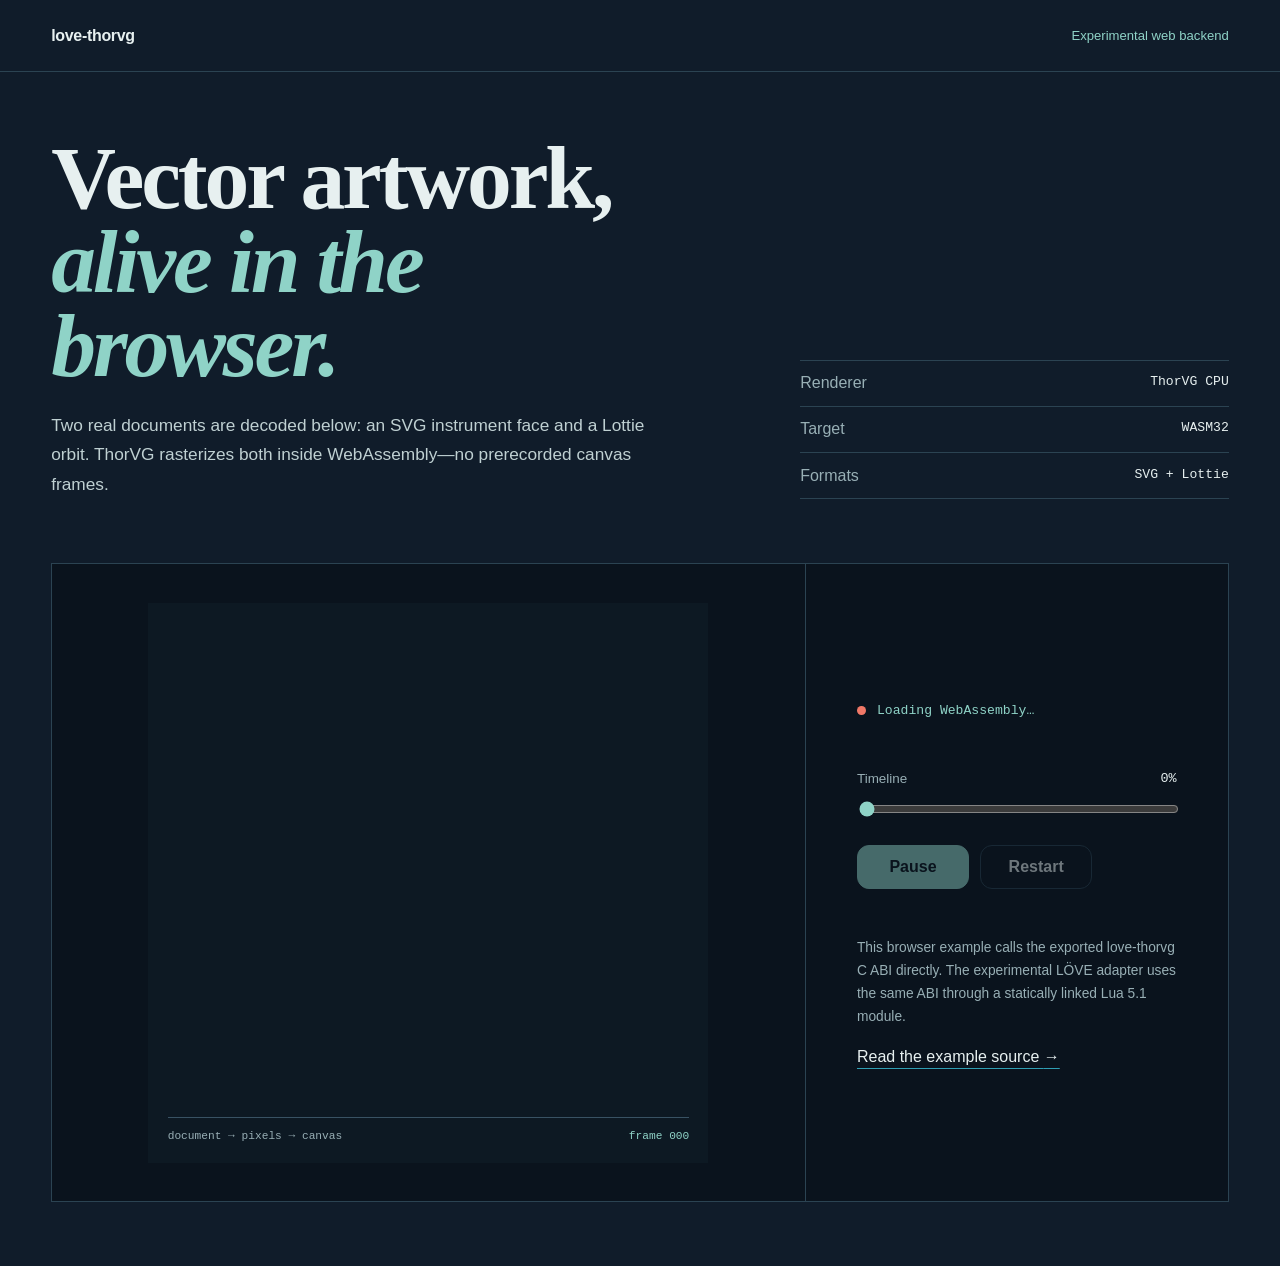
==== examples/web/index.html @ dc7c69a5 "Add interactive WebAssembly example and video" ====
<!doctype html>
<html lang="en">
<head>
  <meta charset="utf-8">
  <meta name="viewport" content="width=device-width, initial-scale=1">
  <meta name="theme-color" content="#101c2a">
  <title>love-thorvg · WebAssembly example</title>
  <link rel="stylesheet" href="example.css">
</head>
<body>
  <header class="site-header">
    <a class="brand" href="https://github.com/Kyonru/love-thorvg">love-thorvg</a>
    <span class="experiment">Experimental web backend</span>
  </header>

  <main>
    <section class="intro" aria-labelledby="page-title">
      <div class="intro-copy">
        <h1 id="page-title">Vector artwork,<br><em>alive in the browser.</em></h1>
        <p>Two real documents are decoded below: an SVG instrument face and a Lottie orbit. ThorVG rasterizes both inside WebAssembly—no prerecorded canvas frames.</p>
      </div>
      <dl class="runtime" aria-label="Runtime details">
        <div><dt>Renderer</dt><dd>ThorVG CPU</dd></div>
        <div><dt>Target</dt><dd>WASM32</dd></div>
        <div><dt>Formats</dt><dd>SVG + Lottie</dd></div>
      </dl>
    </section>

    <section class="workbench" aria-label="Live WebAssembly rendering example">
      <div class="stage-wrap">
        <div class="stage" id="stage" aria-label="SVG dial and animated Lottie particles rendered by ThorVG">
          <canvas id="svg-layer" width="560" height="560"></canvas>
          <canvas id="lottie-layer" width="560" height="560"></canvas>
          <div class="stage-readout" aria-hidden="true">
            <span>document → pixels → canvas</span>
            <strong id="frame-readout">frame 000</strong>
          </div>
        </div>
      </div>

      <div class="console">
        <div class="live-line">
          <span class="pulse" aria-hidden="true"></span>
          <span id="status" role="status" aria-live="polite">Loading WebAssembly…</span>
        </div>

        <div class="timeline">
          <label for="progress">Timeline <output id="progress-output" for="progress">0%</output></label>
          <input id="progress" type="range" min="0" max="1000" value="0" aria-label="Animation progress">
        </div>

        <div class="controls">
          <button id="play" type="button" disabled>Pause</button>
          <button id="restart" type="button" disabled>Restart</button>
        </div>

        <p class="technical-note">This browser example calls the exported love-thorvg C ABI directly. The experimental LÖVE adapter uses the same ABI through a statically linked Lua 5.1 module.</p>
        <a class="source-link" href="https://github.com/Kyonru/love-thorvg/tree/main/examples/web">Read the example source <span aria-hidden="true">→</span></a>
      </div>
    </section>
  </main>

  <script type="module" src="example.js"></script>
</body>
</html>
---- examples/web/example.css ----
:root {
  color-scheme: dark;
  --ink: #101c2a;
  --ink-deep: #0a131d;
  --paper: #e7f0f0;
  --muted: #98afb5;
  --mint: #8fd3c7;
  --coral: #f07867;
  --cyan: #2f9eb3;
  --rule: #2b4352;
  font-family: "Avenir Next", Avenir, "Segoe UI", sans-serif;
  background: var(--ink-deep);
  color: var(--paper);
}

* { box-sizing: border-box; }
html { min-width: 20rem; background: var(--ink-deep); }
body { margin: 0; min-height: 100vh; background: var(--ink); }
::selection { color: var(--ink-deep); background: var(--mint); }

.site-header {
  display: flex;
  align-items: center;
  justify-content: space-between;
  min-height: 4.5rem;
  padding: 0 clamp(1.25rem, 4vw, 4.5rem);
  border-bottom: 1px solid var(--rule);
}

.brand {
  color: var(--paper);
  font-weight: 750;
  letter-spacing: -0.02em;
  text-decoration: none;
}

.experiment { color: var(--mint); font-size: 0.82rem; }

main { width: min(92rem, 100%); margin: 0 auto; padding: clamp(2rem, 5vw, 5rem) clamp(1.25rem, 4vw, 4.5rem) 4rem; }

.intro {
  display: grid;
  grid-template-columns: minmax(0, 1fr) minmax(22rem, 0.65fr);
  align-items: end;
  gap: clamp(2rem, 7vw, 8rem);
  margin-bottom: clamp(2.5rem, 5vw, 5rem);
}

.intro-copy { max-width: 54rem; }
h1 {
  max-width: 13ch;
  margin: 0 0 1.4rem;
  font: 600 clamp(3rem, 7vw, 6rem)/0.94 Georgia, "Times New Roman", serif;
  letter-spacing: -0.035em;
}
h1 em { color: var(--mint); font-weight: inherit; }
.intro-copy p { max-width: 62ch; margin: 0; color: #bfd0d2; font-size: 1.08rem; line-height: 1.7; }

.runtime { margin: 0; border-top: 1px solid var(--rule); }
.runtime div { display: grid; grid-template-columns: 1fr auto; gap: 2rem; padding: 0.85rem 0; border-bottom: 1px solid var(--rule); }
.runtime dt { color: var(--muted); }
.runtime dd { margin: 0; font-family: "SFMono-Regular", Consolas, monospace; font-size: 0.82rem; color: var(--paper); }

.workbench {
  display: grid;
  grid-template-columns: minmax(20rem, 1fr) minmax(20rem, 0.56fr);
  min-height: 38rem;
  border: 1px solid var(--rule);
  background: var(--ink-deep);
}

.stage-wrap { display: grid; place-items: center; min-width: 0; padding: clamp(1rem, 3vw, 3rem); border-right: 1px solid var(--rule); }
.stage { position: relative; width: min(100%, 35rem); aspect-ratio: 1; overflow: hidden; background: #0d1923; }
.stage canvas { position: absolute; inset: 0; display: block; width: 100%; height: 100%; }
.stage-readout {
  position: absolute;
  inset: auto 1.2rem 1.1rem;
  display: flex;
  justify-content: space-between;
  gap: 1rem;
  padding-top: 0.7rem;
  border-top: 1px solid #385263;
  color: var(--muted);
  font: 0.7rem/1.4 "SFMono-Regular", Consolas, monospace;
}
.stage-readout strong { color: var(--mint); font-weight: 500; font-variant-numeric: tabular-nums; }

.console { display: flex; flex-direction: column; justify-content: center; padding: clamp(1.5rem, 4vw, 4rem); }
.live-line { display: flex; align-items: center; gap: 0.7rem; min-height: 1.5rem; color: var(--mint); font: 0.82rem/1.4 "SFMono-Regular", Consolas, monospace; }
.pulse { width: 0.55rem; height: 0.55rem; border-radius: 50%; background: var(--coral); }

.timeline { margin: 3rem 0 1.5rem; }
.timeline label { display: flex; justify-content: space-between; margin-bottom: 0.85rem; color: var(--muted); font-size: 0.84rem; }
.timeline output { color: var(--paper); font-family: "SFMono-Regular", Consolas, monospace; font-variant-numeric: tabular-nums; }
input[type="range"] { width: 100%; accent-color: var(--mint); cursor: pointer; }

.controls { display: flex; gap: 0.7rem; }
button {
  min-width: 7rem;
  padding: 0.75rem 1rem;
  border: 1px solid var(--mint);
  border-radius: 0.75rem;
  color: var(--ink-deep);
  background: var(--mint);
  font: inherit;
  font-weight: 700;
  cursor: pointer;
}
button + button { color: var(--paper); background: transparent; border-color: var(--rule); }
button:hover:not(:disabled) { border-color: var(--coral); }
button:disabled { cursor: wait; opacity: 0.45; }
button:focus-visible, input:focus-visible, a:focus-visible { outline: 3px solid var(--coral); outline-offset: 4px; }

.technical-note { margin: 3rem 0 1.25rem; color: var(--muted); font-size: 0.86rem; line-height: 1.65; }
.source-link { width: fit-content; color: var(--paper); text-decoration-color: var(--cyan); text-decoration-thickness: 1px; text-underline-offset: 0.35em; }
.source-link:hover { color: var(--mint); }

@media (max-width: 800px) {
  .site-header { min-height: 4rem; }
  .experiment { max-width: 12rem; text-align: right; }
  .intro, .workbench { grid-template-columns: 1fr; }
  .intro { align-items: start; }
  .runtime { max-width: 36rem; }
  .stage-wrap { border-right: 0; border-bottom: 1px solid var(--rule); }
  .workbench { min-height: 0; }
  .console { padding-block: 2.5rem; }
}

@media (prefers-reduced-motion: reduce) {
  *, *::before, *::after { scroll-behavior: auto !important; }
}
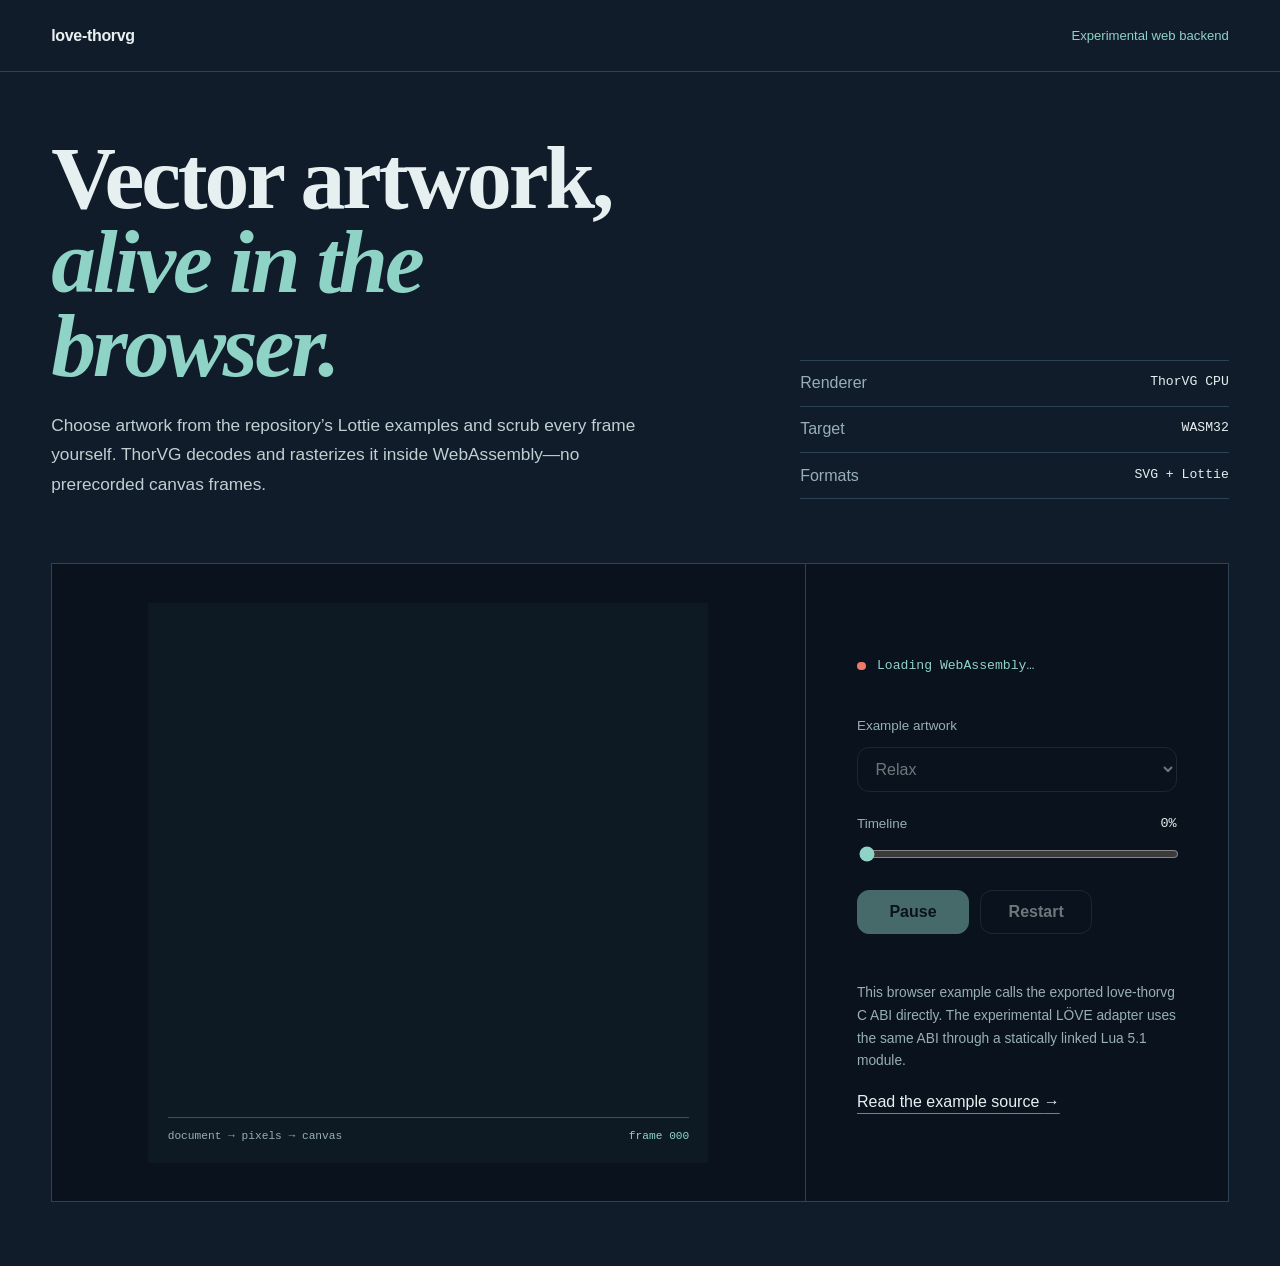
==== commit 76d8a409: "Use repository Lottie assets in web example" ====
--- a/examples/web/index.html
+++ b/examples/web/index.html
@@ -17,7 +17,7 @@
     <section class="intro" aria-labelledby="page-title">
       <div class="intro-copy">
         <h1 id="page-title">Vector artwork,<br><em>alive in the browser.</em></h1>
-        <p>Two real documents are decoded below: an SVG instrument face and a Lottie orbit. ThorVG rasterizes both inside WebAssembly—no prerecorded canvas frames.</p>
+        <p>Choose artwork from the repository’s Lottie examples and scrub every frame yourself. ThorVG decodes and rasterizes it inside WebAssembly—no prerecorded canvas frames.</p>
       </div>
       <dl class="runtime" aria-label="Runtime details">
         <div><dt>Renderer</dt><dd>ThorVG CPU</dd></div>
@@ -28,7 +28,7 @@
 
     <section class="workbench" aria-label="Live WebAssembly rendering example">
       <div class="stage-wrap">
-        <div class="stage" id="stage" aria-label="SVG dial and animated Lottie particles rendered by ThorVG">
+        <div class="stage" id="stage" aria-label="Lottie example rendered by ThorVG WebAssembly">
           <canvas id="svg-layer" width="560" height="560"></canvas>
           <canvas id="lottie-layer" width="560" height="560"></canvas>
           <div class="stage-readout" aria-hidden="true">
@@ -42,6 +42,14 @@
         <div class="live-line">
           <span class="pulse" aria-hidden="true"></span>
           <span id="status" role="status" aria-live="polite">Loading WebAssembly…</span>
+        </div>
+
+        <div class="asset-picker">
+          <label for="asset">Example artwork</label>
+          <select id="asset" disabled>
+            <option value="relax">Relax</option>
+            <option value="turkey">Thanksgiving Turkey</option>
+          </select>
         </div>
 
         <div class="timeline">
--- a/examples/web/example.css
+++ b/examples/web/example.css
@@ -89,8 +89,21 @@
 .live-line { display: flex; align-items: center; gap: 0.7rem; min-height: 1.5rem; color: var(--mint); font: 0.82rem/1.4 "SFMono-Regular", Consolas, monospace; }
 .pulse { width: 0.55rem; height: 0.55rem; border-radius: 50%; background: var(--coral); }
 
-.timeline { margin: 3rem 0 1.5rem; }
+.asset-picker { margin-top: 2.5rem; }
+.asset-picker label,
 .timeline label { display: flex; justify-content: space-between; margin-bottom: 0.85rem; color: var(--muted); font-size: 0.84rem; }
+.asset-picker select {
+  width: 100%;
+  padding: 0.75rem 2.5rem 0.75rem 0.85rem;
+  border: 1px solid var(--rule);
+  border-radius: 0.75rem;
+  color: var(--paper);
+  background: var(--ink-deep);
+  font: inherit;
+  cursor: pointer;
+}
+.asset-picker select:disabled { cursor: wait; opacity: 0.45; }
+.timeline { margin: 1.5rem 0; }
 .timeline output { color: var(--paper); font-family: "SFMono-Regular", Consolas, monospace; font-variant-numeric: tabular-nums; }
 input[type="range"] { width: 100%; accent-color: var(--mint); cursor: pointer; }
 
@@ -109,7 +122,7 @@
 button + button { color: var(--paper); background: transparent; border-color: var(--rule); }
 button:hover:not(:disabled) { border-color: var(--coral); }
 button:disabled { cursor: wait; opacity: 0.45; }
-button:focus-visible, input:focus-visible, a:focus-visible { outline: 3px solid var(--coral); outline-offset: 4px; }
+button:focus-visible, input:focus-visible, select:focus-visible, a:focus-visible { outline: 3px solid var(--coral); outline-offset: 4px; }
 
 .technical-note { margin: 3rem 0 1.25rem; color: var(--muted); font-size: 0.86rem; line-height: 1.65; }
 .source-link { width: fit-content; color: var(--paper); text-decoration-color: var(--cyan); text-decoration-thickness: 1px; text-underline-offset: 0.35em; }
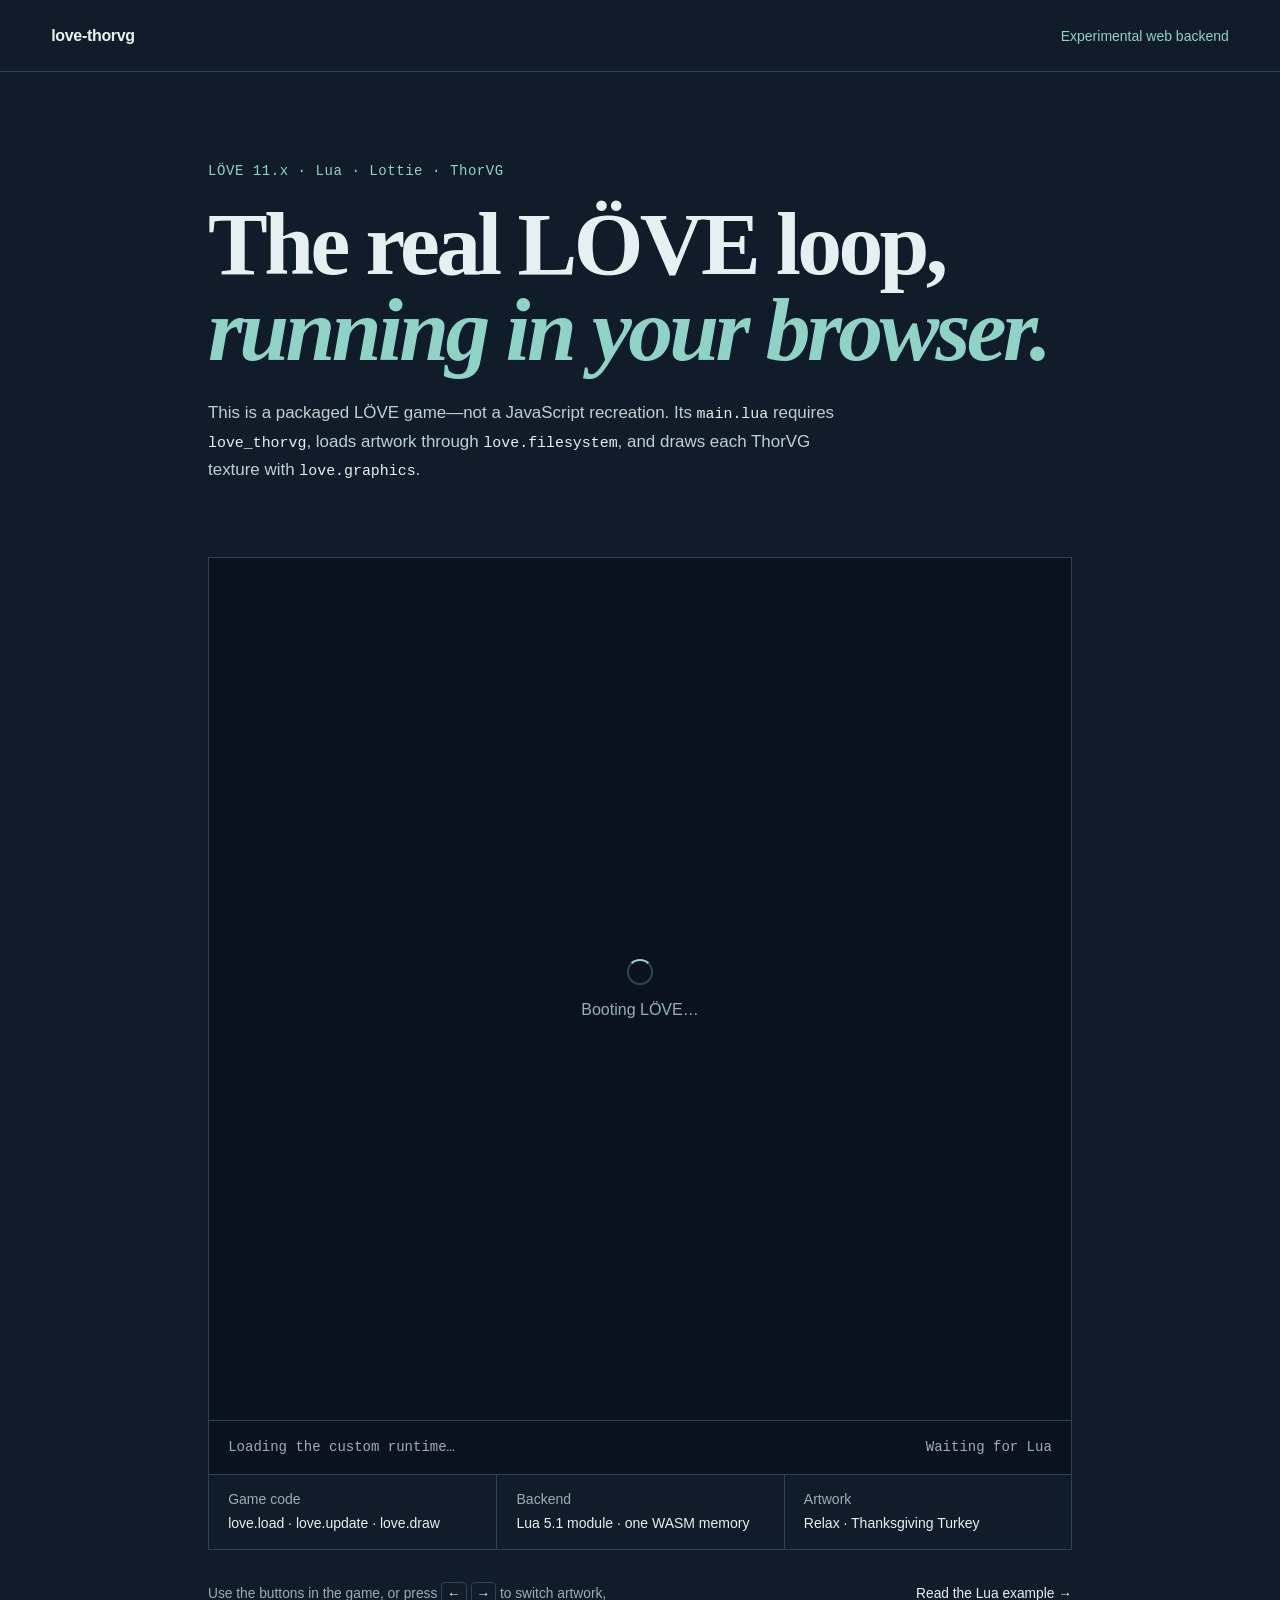
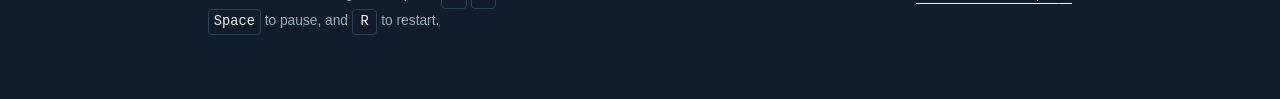
==== commit 639b2b11: "Run the web example through LÖVE" ====
--- a/examples/web/index.html
+++ b/examples/web/index.html
@@ -3,8 +3,8 @@
 <head>
   <meta charset="utf-8">
   <meta name="viewport" content="width=device-width, initial-scale=1">
-  <meta name="theme-color" content="#101c2a">
-  <title>love-thorvg · WebAssembly example</title>
+  <meta name="theme-color" content="#0a131d">
+  <title>love-thorvg · LÖVE web example</title>
   <link rel="stylesheet" href="example.css">
 </head>
 <body>
@@ -15,59 +15,48 @@
 
   <main>
     <section class="intro" aria-labelledby="page-title">
-      <div class="intro-copy">
-        <h1 id="page-title">Vector artwork,<br><em>alive in the browser.</em></h1>
-        <p>Choose artwork from the repository’s Lottie examples and scrub every frame yourself. ThorVG decodes and rasterizes it inside WebAssembly—no prerecorded canvas frames.</p>
-      </div>
-      <dl class="runtime" aria-label="Runtime details">
-        <div><dt>Renderer</dt><dd>ThorVG CPU</dd></div>
-        <div><dt>Target</dt><dd>WASM32</dd></div>
-        <div><dt>Formats</dt><dd>SVG + Lottie</dd></div>
-      </dl>
+      <p class="eyebrow">LÖVE 11.x · Lua · Lottie · ThorVG</p>
+      <h1 id="page-title">The real LÖVE loop,<br><em>running in your browser.</em></h1>
+      <p class="lede">This is a packaged LÖVE game—not a JavaScript recreation. Its <code>main.lua</code> requires <code>love_thorvg</code>, loads artwork through <code>love.filesystem</code>, and draws each ThorVG texture with <code>love.graphics</code>.</p>
     </section>
 
-    <section class="workbench" aria-label="Live WebAssembly rendering example">
-      <div class="stage-wrap">
-        <div class="stage" id="stage" aria-label="Lottie example rendered by ThorVG WebAssembly">
-          <canvas id="svg-layer" width="560" height="560"></canvas>
-          <canvas id="lottie-layer" width="560" height="560"></canvas>
-          <div class="stage-readout" aria-hidden="true">
-            <span>document → pixels → canvas</span>
-            <strong id="frame-readout">frame 000</strong>
-          </div>
+    <section class="runner" aria-label="Interactive LÖVE web example">
+      <div class="canvas-frame">
+        <canvas id="canvas" width="720" height="720" tabindex="0" aria-label="LÖVE game rendering repository Lottie examples"></canvas>
+        <div class="loading" id="loading" aria-hidden="true">
+          <span></span>
+          Booting LÖVE…
         </div>
       </div>
-
-      <div class="console">
-        <div class="live-line">
-          <span class="pulse" aria-hidden="true"></span>
-          <span id="status" role="status" aria-live="polite">Loading WebAssembly…</span>
-        </div>
-
-        <div class="asset-picker">
-          <label for="asset">Example artwork</label>
-          <select id="asset" disabled>
-            <option value="relax">Relax</option>
-            <option value="turkey">Thanksgiving Turkey</option>
-          </select>
-        </div>
-
-        <div class="timeline">
-          <label for="progress">Timeline <output id="progress-output" for="progress">0%</output></label>
-          <input id="progress" type="range" min="0" max="1000" value="0" aria-label="Animation progress">
-        </div>
-
-        <div class="controls">
-          <button id="play" type="button" disabled>Pause</button>
-          <button id="restart" type="button" disabled>Restart</button>
-        </div>
-
-        <p class="technical-note">This browser example calls the exported love-thorvg C ABI directly. The experimental LÖVE adapter uses the same ABI through a statically linked Lua 5.1 module.</p>
-        <a class="source-link" href="https://github.com/Kyonru/love-thorvg/tree/main/examples/web">Read the example source <span aria-hidden="true">→</span></a>
+      <div class="proof-bar">
+        <p id="status" role="status" aria-live="polite" data-love-ready="false">Loading the custom runtime…</p>
+        <p id="asset-status">Waiting for Lua</p>
       </div>
     </section>
+
+    <section class="notes" aria-label="Runtime details">
+      <div>
+        <span>Game code</span>
+        <strong>love.load · love.update · love.draw</strong>
+      </div>
+      <div>
+        <span>Backend</span>
+        <strong>Lua 5.1 module · one WASM memory</strong>
+      </div>
+      <div>
+        <span>Artwork</span>
+        <strong>Relax · Thanksgiving Turkey</strong>
+      </div>
+    </section>
+
+    <footer>
+      <p>Use the buttons in the game, or press <kbd>←</kbd> <kbd>→</kbd> to switch artwork, <kbd>Space</kbd> to pause, and <kbd>R</kbd> to restart.</p>
+      <a href="https://github.com/Kyonru/love-thorvg/tree/main/examples/web">Read the Lua example <span aria-hidden="true">→</span></a>
+    </footer>
   </main>
 
-  <script type="module" src="example.js"></script>
+  <script src="example.js"></script>
+  <script src="game.js"></script>
+  <script src="love.js"></script>
 </body>
 </html>
--- a/examples/web/example.css
+++ b/examples/web/example.css
@@ -1,22 +1,21 @@
 :root {
   color-scheme: dark;
   --ink: #101c2a;
-  --ink-deep: #0a131d;
+  --deep: #0a131d;
   --paper: #e7f0f0;
   --muted: #98afb5;
   --mint: #8fd3c7;
   --coral: #f07867;
-  --cyan: #2f9eb3;
   --rule: #2b4352;
   font-family: "Avenir Next", Avenir, "Segoe UI", sans-serif;
-  background: var(--ink-deep);
+  background: var(--deep);
   color: var(--paper);
 }
 
 * { box-sizing: border-box; }
-html { min-width: 20rem; background: var(--ink-deep); }
+html { min-width: 20rem; background: var(--deep); }
 body { margin: 0; min-height: 100vh; background: var(--ink); }
-::selection { color: var(--ink-deep); background: var(--mint); }
+::selection { color: var(--deep); background: var(--mint); }
 
 .site-header {
   display: flex;
@@ -27,118 +26,59 @@
   border-bottom: 1px solid var(--rule);
 }
 
-.brand {
-  color: var(--paper);
-  font-weight: 750;
-  letter-spacing: -0.02em;
-  text-decoration: none;
+.brand { color: var(--paper); font-weight: 750; letter-spacing: -0.02em; text-decoration: none; }
+.experiment { color: var(--mint); font-size: 0.875rem; }
+
+main {
+  width: min(60rem, 100%);
+  margin: 0 auto;
+  padding: clamp(2.5rem, 7vw, 6rem) clamp(1.25rem, 4vw, 3rem) 4rem;
 }
 
-.experiment { color: var(--mint); font-size: 0.82rem; }
+.intro { max-width: 54rem; margin-bottom: clamp(2.5rem, 6vw, 4.5rem); }
+.eyebrow { margin: 0 0 1.25rem; color: var(--mint); font: 0.875rem/1.4 "SFMono-Regular", Consolas, monospace; letter-spacing: 0.04em; }
+h1 { margin: 0; font: 600 clamp(2.8rem, 7vw, 5.6rem)/0.96 Georgia, "Times New Roman", serif; letter-spacing: -0.04em; }
+h1 em { color: var(--mint); font-weight: inherit; }
+.lede { max-width: 67ch; margin: 1.6rem 0 0; color: #bfd0d2; font-size: 1.06rem; line-height: 1.7; }
+code, kbd { font-family: "SFMono-Regular", Consolas, monospace; }
+code { color: var(--paper); font-size: 0.88em; }
 
-main { width: min(92rem, 100%); margin: 0 auto; padding: clamp(2rem, 5vw, 5rem) clamp(1.25rem, 4vw, 4.5rem) 4rem; }
+.runner { overflow: hidden; border: 1px solid var(--rule); background: var(--deep); }
+.canvas-frame { position: relative; width: 100%; aspect-ratio: 1; background: var(--deep); }
+canvas { display: block; width: 100%; height: 100%; outline: 0; }
+canvas:focus-visible { box-shadow: inset 0 0 0 3px var(--coral); }
+.loading { position: absolute; inset: 0; display: grid; place-content: center; gap: 1rem; color: var(--muted); text-align: center; }
+.loading[hidden] { display: none; }
+.loading span { width: 1.6rem; height: 1.6rem; margin: auto; border: 2px solid var(--rule); border-top-color: var(--mint); border-radius: 50%; animation: spin 0.8s linear infinite; }
 
-.intro {
-  display: grid;
-  grid-template-columns: minmax(0, 1fr) minmax(22rem, 0.65fr);
-  align-items: end;
-  gap: clamp(2rem, 7vw, 8rem);
-  margin-bottom: clamp(2.5rem, 5vw, 5rem);
-}
+.proof-bar { display: flex; justify-content: space-between; gap: 1rem; padding: 1rem 1.2rem; border-top: 1px solid var(--rule); color: var(--muted); font: 0.875rem/1.5 "SFMono-Regular", Consolas, monospace; }
+.proof-bar p { margin: 0; }
+#status[data-love-ready="true"] { color: var(--mint); }
+.error { color: var(--coral) !important; }
 
-.intro-copy { max-width: 54rem; }
-h1 {
-  max-width: 13ch;
-  margin: 0 0 1.4rem;
-  font: 600 clamp(3rem, 7vw, 6rem)/0.94 Georgia, "Times New Roman", serif;
-  letter-spacing: -0.035em;
-}
-h1 em { color: var(--mint); font-weight: inherit; }
-.intro-copy p { max-width: 62ch; margin: 0; color: #bfd0d2; font-size: 1.08rem; line-height: 1.7; }
+.notes { display: grid; grid-template-columns: repeat(3, 1fr); border: solid var(--rule); border-width: 0 1px 1px; }
+.notes div { min-width: 0; padding: 1rem 1.2rem; }
+.notes div + div { border-left: 1px solid var(--rule); }
+.notes span, .notes strong { display: block; }
+.notes span { margin-bottom: 0.35rem; color: var(--muted); font-size: 0.875rem; }
+.notes strong { color: var(--paper); font-size: 0.875rem; font-weight: 500; line-height: 1.45; }
 
-.runtime { margin: 0; border-top: 1px solid var(--rule); }
-.runtime div { display: grid; grid-template-columns: 1fr auto; gap: 2rem; padding: 0.85rem 0; border-bottom: 1px solid var(--rule); }
-.runtime dt { color: var(--muted); }
-.runtime dd { margin: 0; font-family: "SFMono-Regular", Consolas, monospace; font-size: 0.82rem; color: var(--paper); }
+footer { display: flex; align-items: baseline; justify-content: space-between; gap: 2rem; padding-top: 2rem; color: var(--muted); font-size: 0.86rem; line-height: 1.6; }
+footer p { max-width: 58ch; margin: 0; }
+footer a { flex: none; color: var(--paper); text-underline-offset: 0.35em; }
+footer a:hover { color: var(--mint); }
+kbd { display: inline-block; min-width: 1.6rem; padding: 0.08rem 0.3rem; border: 1px solid var(--rule); border-radius: 0.25rem; color: var(--paper); text-align: center; }
 
-.workbench {
-  display: grid;
-  grid-template-columns: minmax(20rem, 1fr) minmax(20rem, 0.56fr);
-  min-height: 38rem;
-  border: 1px solid var(--rule);
-  background: var(--ink-deep);
-}
+@keyframes spin { to { transform: rotate(360deg); } }
 
-.stage-wrap { display: grid; place-items: center; min-width: 0; padding: clamp(1rem, 3vw, 3rem); border-right: 1px solid var(--rule); }
-.stage { position: relative; width: min(100%, 35rem); aspect-ratio: 1; overflow: hidden; background: #0d1923; }
-.stage canvas { position: absolute; inset: 0; display: block; width: 100%; height: 100%; }
-.stage-readout {
-  position: absolute;
-  inset: auto 1.2rem 1.1rem;
-  display: flex;
-  justify-content: space-between;
-  gap: 1rem;
-  padding-top: 0.7rem;
-  border-top: 1px solid #385263;
-  color: var(--muted);
-  font: 0.7rem/1.4 "SFMono-Regular", Consolas, monospace;
-}
-.stage-readout strong { color: var(--mint); font-weight: 500; font-variant-numeric: tabular-nums; }
-
-.console { display: flex; flex-direction: column; justify-content: center; padding: clamp(1.5rem, 4vw, 4rem); }
-.live-line { display: flex; align-items: center; gap: 0.7rem; min-height: 1.5rem; color: var(--mint); font: 0.82rem/1.4 "SFMono-Regular", Consolas, monospace; }
-.pulse { width: 0.55rem; height: 0.55rem; border-radius: 50%; background: var(--coral); }
-
-.asset-picker { margin-top: 2.5rem; }
-.asset-picker label,
-.timeline label { display: flex; justify-content: space-between; margin-bottom: 0.85rem; color: var(--muted); font-size: 0.84rem; }
-.asset-picker select {
-  width: 100%;
-  padding: 0.75rem 2.5rem 0.75rem 0.85rem;
-  border: 1px solid var(--rule);
-  border-radius: 0.75rem;
-  color: var(--paper);
-  background: var(--ink-deep);
-  font: inherit;
-  cursor: pointer;
-}
-.asset-picker select:disabled { cursor: wait; opacity: 0.45; }
-.timeline { margin: 1.5rem 0; }
-.timeline output { color: var(--paper); font-family: "SFMono-Regular", Consolas, monospace; font-variant-numeric: tabular-nums; }
-input[type="range"] { width: 100%; accent-color: var(--mint); cursor: pointer; }
-
-.controls { display: flex; gap: 0.7rem; }
-button {
-  min-width: 7rem;
-  padding: 0.75rem 1rem;
-  border: 1px solid var(--mint);
-  border-radius: 0.75rem;
-  color: var(--ink-deep);
-  background: var(--mint);
-  font: inherit;
-  font-weight: 700;
-  cursor: pointer;
-}
-button + button { color: var(--paper); background: transparent; border-color: var(--rule); }
-button:hover:not(:disabled) { border-color: var(--coral); }
-button:disabled { cursor: wait; opacity: 0.45; }
-button:focus-visible, input:focus-visible, select:focus-visible, a:focus-visible { outline: 3px solid var(--coral); outline-offset: 4px; }
-
-.technical-note { margin: 3rem 0 1.25rem; color: var(--muted); font-size: 0.86rem; line-height: 1.65; }
-.source-link { width: fit-content; color: var(--paper); text-decoration-color: var(--cyan); text-decoration-thickness: 1px; text-underline-offset: 0.35em; }
-.source-link:hover { color: var(--mint); }
-
-@media (max-width: 800px) {
+@media (max-width: 720px) {
   .site-header { min-height: 4rem; }
-  .experiment { max-width: 12rem; text-align: right; }
-  .intro, .workbench { grid-template-columns: 1fr; }
-  .intro { align-items: start; }
-  .runtime { max-width: 36rem; }
-  .stage-wrap { border-right: 0; border-bottom: 1px solid var(--rule); }
-  .workbench { min-height: 0; }
-  .console { padding-block: 2.5rem; }
+  .experiment { max-width: 11rem; text-align: right; }
+  .proof-bar, footer { align-items: flex-start; flex-direction: column; }
+  .notes { grid-template-columns: 1fr; }
+  .notes div + div { border-top: 1px solid var(--rule); border-left: 0; }
 }
 
 @media (prefers-reduced-motion: reduce) {
-  *, *::before, *::after { scroll-behavior: auto !important; }
+  .loading span { animation: none; }
 }
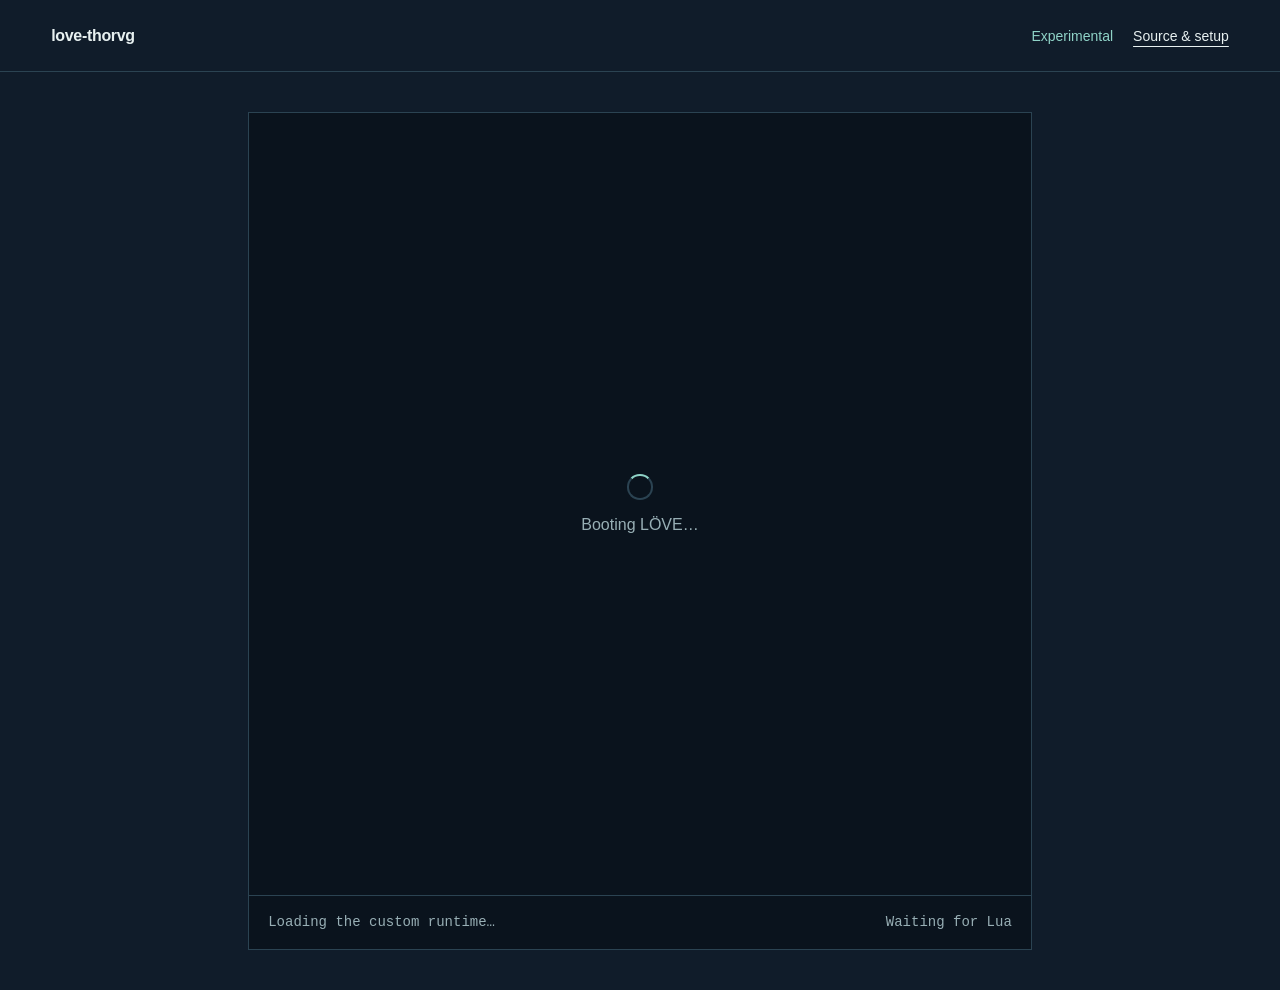
==== commit 2c734900: "Simplify web demo page" ====
--- a/examples/web/index.html
+++ b/examples/web/index.html
@@ -10,16 +10,13 @@
 <body>
   <header class="site-header">
     <a class="brand" href="https://github.com/Kyonru/love-thorvg">love-thorvg</a>
-    <span class="experiment">Experimental web backend</span>
+    <div class="header-meta">
+      <span class="experiment">Experimental</span>
+      <a href="https://kyonru.github.io/love-thorvg/experimental/web/">Source &amp; setup</a>
+    </div>
   </header>
 
   <main>
-    <section class="intro" aria-labelledby="page-title">
-      <p class="eyebrow">LÖVE 11.x · Lua · Lottie · ThorVG</p>
-      <h1 id="page-title">The real LÖVE loop,<br><em>running in your browser.</em></h1>
-      <p class="lede">This is a packaged LÖVE game—not a JavaScript recreation. Its <code>main.lua</code> requires <code>love_thorvg</code>, loads artwork through <code>love.filesystem</code>, and draws each ThorVG texture with <code>love.graphics</code>.</p>
-    </section>
-
     <section class="runner" aria-label="Interactive LÖVE web example">
       <div class="canvas-frame">
         <canvas id="canvas" width="720" height="720" tabindex="0" aria-label="LÖVE game rendering repository Lottie examples"></canvas>
@@ -33,26 +30,6 @@
         <p id="asset-status">Waiting for Lua</p>
       </div>
     </section>
-
-    <section class="notes" aria-label="Runtime details">
-      <div>
-        <span>Game code</span>
-        <strong>love.load · love.update · love.draw</strong>
-      </div>
-      <div>
-        <span>Backend</span>
-        <strong>Lua 5.1 module · one WASM memory</strong>
-      </div>
-      <div>
-        <span>Artwork</span>
-        <strong>Relax · Thanksgiving Turkey</strong>
-      </div>
-    </section>
-
-    <footer>
-      <p>Use the buttons in the game, or press <kbd>←</kbd> <kbd>→</kbd> to switch artwork, <kbd>Space</kbd> to pause, and <kbd>R</kbd> to restart.</p>
-      <a href="https://github.com/Kyonru/love-thorvg/tree/main/examples/web">Read the Lua example <span aria-hidden="true">→</span></a>
-    </footer>
   </main>
 
   <script src="example.js"></script>
--- a/examples/web/example.css
+++ b/examples/web/example.css
@@ -27,21 +27,16 @@
 }
 
 .brand { color: var(--paper); font-weight: 750; letter-spacing: -0.02em; text-decoration: none; }
+.header-meta { display: flex; align-items: center; gap: 1.25rem; font-size: 0.875rem; }
 .experiment { color: var(--mint); font-size: 0.875rem; }
+.header-meta a { color: var(--paper); text-underline-offset: 0.35em; }
+.header-meta a:hover { color: var(--mint); }
 
 main {
-  width: min(60rem, 100%);
+  width: min(54rem, 100%);
   margin: 0 auto;
-  padding: clamp(2.5rem, 7vw, 6rem) clamp(1.25rem, 4vw, 3rem) 4rem;
+  padding: clamp(1.25rem, 4vw, 2.5rem);
 }
-
-.intro { max-width: 54rem; margin-bottom: clamp(2.5rem, 6vw, 4.5rem); }
-.eyebrow { margin: 0 0 1.25rem; color: var(--mint); font: 0.875rem/1.4 "SFMono-Regular", Consolas, monospace; letter-spacing: 0.04em; }
-h1 { margin: 0; font: 600 clamp(2.8rem, 7vw, 5.6rem)/0.96 Georgia, "Times New Roman", serif; letter-spacing: -0.04em; }
-h1 em { color: var(--mint); font-weight: inherit; }
-.lede { max-width: 67ch; margin: 1.6rem 0 0; color: #bfd0d2; font-size: 1.06rem; line-height: 1.7; }
-code, kbd { font-family: "SFMono-Regular", Consolas, monospace; }
-code { color: var(--paper); font-size: 0.88em; }
 
 .runner { overflow: hidden; border: 1px solid var(--rule); background: var(--deep); }
 .canvas-frame { position: relative; width: 100%; aspect-ratio: 1; background: var(--deep); }
@@ -56,27 +51,12 @@
 #status[data-love-ready="true"] { color: var(--mint); }
 .error { color: var(--coral) !important; }
 
-.notes { display: grid; grid-template-columns: repeat(3, 1fr); border: solid var(--rule); border-width: 0 1px 1px; }
-.notes div { min-width: 0; padding: 1rem 1.2rem; }
-.notes div + div { border-left: 1px solid var(--rule); }
-.notes span, .notes strong { display: block; }
-.notes span { margin-bottom: 0.35rem; color: var(--muted); font-size: 0.875rem; }
-.notes strong { color: var(--paper); font-size: 0.875rem; font-weight: 500; line-height: 1.45; }
-
-footer { display: flex; align-items: baseline; justify-content: space-between; gap: 2rem; padding-top: 2rem; color: var(--muted); font-size: 0.86rem; line-height: 1.6; }
-footer p { max-width: 58ch; margin: 0; }
-footer a { flex: none; color: var(--paper); text-underline-offset: 0.35em; }
-footer a:hover { color: var(--mint); }
-kbd { display: inline-block; min-width: 1.6rem; padding: 0.08rem 0.3rem; border: 1px solid var(--rule); border-radius: 0.25rem; color: var(--paper); text-align: center; }
-
 @keyframes spin { to { transform: rotate(360deg); } }
 
 @media (max-width: 720px) {
   .site-header { min-height: 4rem; }
-  .experiment { max-width: 11rem; text-align: right; }
-  .proof-bar, footer { align-items: flex-start; flex-direction: column; }
-  .notes { grid-template-columns: 1fr; }
-  .notes div + div { border-top: 1px solid var(--rule); border-left: 0; }
+  .header-meta { gap: 0.75rem; }
+  .proof-bar { align-items: flex-start; flex-direction: column; }
 }
 
 @media (prefers-reduced-motion: reduce) {
